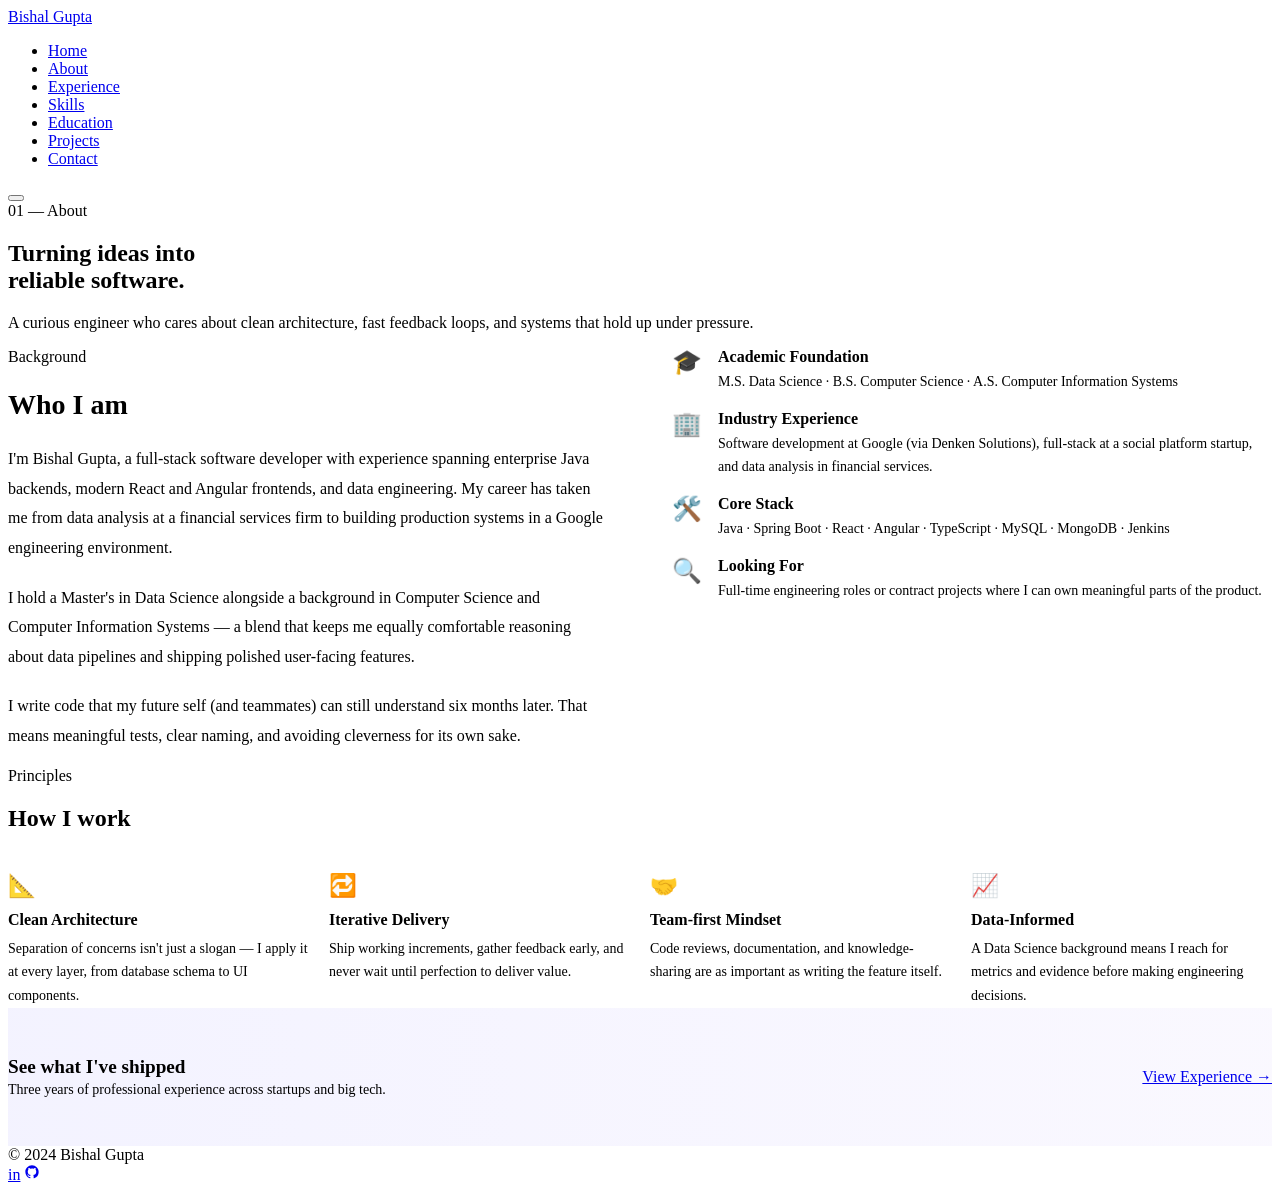
==== about.html @ beb39ae7 "Add files via upload" ====
<!DOCTYPE html>
<html lang="en">
<head>
  <meta charset="UTF-8"/>
  <meta name="viewport" content="width=device-width, initial-scale=1.0"/>
  <title>About — Bishal Gupta</title>
  <meta name="description" content="About Bishal Gupta — full-stack software developer experienced in Java, React, Angular, Spring, and databases."/>
  <link rel="preconnect" href="https://fonts.googleapis.com"/>
  <link rel="stylesheet" href="assets/style.css"/>
</head>
<body>

<nav class="nav">
  <div class="nav-inner">
    <a href="index.html" class="nav-logo"><span></span>Bishal Gupta</a>
    <ul class="nav-links">
      <li><a href="index.html">Home</a></li>
      <li><a href="about.html">About</a></li>
      <li><a href="experience.html">Experience</a></li>
      <li><a href="skills.html">Skills</a></li>
      <li><a href="education.html">Education</a></li>
      <li><a href="projects.html">Projects</a></li>
      <li class="nav-cta-wrap"><a href="contact.html" class="nav-cta">Contact</a></li>
    </ul>
    <button class="nav-toggle" aria-label="Toggle menu"><span></span><span></span><span></span></button>
  </div>
</nav>

<div class="page-wrap">

  <!-- PAGE HERO -->
  <section class="page-hero">
    <div class="page-hero-bg"></div>
    <div class="container">
      <div class="page-hero-label">01 — About</div>
      <h1>Turning ideas into<br/>reliable software.</h1>
      <p>A curious engineer who cares about clean architecture, fast feedback loops, and systems that hold up under pressure.</p>
    </div>
  </section>

  <!-- BIO -->
  <section class="section">
    <div class="container">
      <div style="display:grid;grid-template-columns:1fr 1fr;gap:4rem;align-items:start" class="about-split">
        <div class="fade-up">
          <div class="section-eyebrow">Background</div>
          <h2 class="section-title" style="font-size:1.75rem">Who I am</h2>
          <p style="color:var(--text-muted);line-height:1.85;margin-bottom:1.25rem">
            I'm Bishal Gupta, a full-stack software developer with experience spanning enterprise Java backends,
            modern React and Angular frontends, and data engineering. My career has taken me from data analysis
            at a financial services firm to building production systems in a Google engineering environment.
          </p>
          <p style="color:var(--text-muted);line-height:1.85;margin-bottom:1.25rem">
            I hold a Master's in Data Science alongside a background in Computer Science and Computer Information
            Systems — a blend that keeps me equally comfortable reasoning about data pipelines and shipping
            polished user-facing features.
          </p>
          <p style="color:var(--text-muted);line-height:1.85">
            I write code that my future self (and teammates) can still understand six months later.
            That means meaningful tests, clear naming, and avoiding cleverness for its own sake.
          </p>
        </div>
        <div class="fade-up delay-2">
          <!-- Fact cards -->
          <div style="display:flex;flex-direction:column;gap:1rem">
            <div class="card" style="display:flex;gap:1rem;align-items:flex-start">
              <div style="font-size:1.5rem;flex-shrink:0">🎓</div>
              <div>
                <div style="font-weight:600;margin-bottom:0.25rem;font-family:var(--font-d)">Academic Foundation</div>
                <div style="font-size:0.875rem;color:var(--text-muted);line-height:1.7">
                  M.S. Data Science · B.S. Computer Science · A.S. Computer Information Systems
                </div>
              </div>
            </div>
            <div class="card" style="display:flex;gap:1rem;align-items:flex-start">
              <div style="font-size:1.5rem;flex-shrink:0">🏢</div>
              <div>
                <div style="font-weight:600;margin-bottom:0.25rem;font-family:var(--font-d)">Industry Experience</div>
                <div style="font-size:0.875rem;color:var(--text-muted);line-height:1.7">
                  Software development at Google (via Denken Solutions), full-stack at a social platform startup, and data analysis in financial services.
                </div>
              </div>
            </div>
            <div class="card" style="display:flex;gap:1rem;align-items:flex-start">
              <div style="font-size:1.5rem;flex-shrink:0">🛠️</div>
              <div>
                <div style="font-weight:600;margin-bottom:0.25rem;font-family:var(--font-d)">Core Stack</div>
                <div style="font-size:0.875rem;color:var(--text-muted);line-height:1.7">
                  Java · Spring Boot · React · Angular · TypeScript · MySQL · MongoDB · Jenkins
                </div>
              </div>
            </div>
            <div class="card" style="display:flex;gap:1rem;align-items:flex-start">
              <div style="font-size:1.5rem;flex-shrink:0">🔍</div>
              <div>
                <div style="font-weight:600;margin-bottom:0.25rem;font-family:var(--font-d)">Looking For</div>
                <div style="font-size:0.875rem;color:var(--text-muted);line-height:1.7">
                  Full-time engineering roles or contract projects where I can own meaningful parts of the product.
                </div>
              </div>
            </div>
          </div>
        </div>
      </div>
    </div>
  </section>

  <div class="divider"></div>

  <!-- VALUES -->
  <section class="section">
    <div class="container">
      <div class="section-eyebrow fade-up">Principles</div>
      <h2 class="section-title fade-up delay-1">How I work</h2>
      <div style="display:grid;grid-template-columns:repeat(auto-fill,minmax(240px,1fr));gap:1.25rem;margin-top:2.5rem">
        <div class="card fade-up">
          <div style="font-size:1.4rem;margin-bottom:0.75rem">📐</div>
          <div style="font-family:var(--font-d);font-weight:600;margin-bottom:0.5rem">Clean Architecture</div>
          <div style="font-size:0.875rem;color:var(--text-muted);line-height:1.7">
            Separation of concerns isn't just a slogan — I apply it at every layer, from database schema to UI components.
          </div>
        </div>
        <div class="card fade-up delay-1">
          <div style="font-size:1.4rem;margin-bottom:0.75rem">🔁</div>
          <div style="font-family:var(--font-d);font-weight:600;margin-bottom:0.5rem">Iterative Delivery</div>
          <div style="font-size:0.875rem;color:var(--text-muted);line-height:1.7">
            Ship working increments, gather feedback early, and never wait until perfection to deliver value.
          </div>
        </div>
        <div class="card fade-up delay-2">
          <div style="font-size:1.4rem;margin-bottom:0.75rem">🤝</div>
          <div style="font-family:var(--font-d);font-weight:600;margin-bottom:0.5rem">Team-first Mindset</div>
          <div style="font-size:0.875rem;color:var(--text-muted);line-height:1.7">
            Code reviews, documentation, and knowledge-sharing are as important as writing the feature itself.
          </div>
        </div>
        <div class="card fade-up delay-3">
          <div style="font-size:1.4rem;margin-bottom:0.75rem">📈</div>
          <div style="font-family:var(--font-d);font-weight:600;margin-bottom:0.5rem">Data-Informed</div>
          <div style="font-size:0.875rem;color:var(--text-muted);line-height:1.7">
            A Data Science background means I reach for metrics and evidence before making engineering decisions.
          </div>
        </div>
      </div>
    </div>
  </section>

  <!-- CTA BAND -->
  <section style="padding:3rem 0;background:linear-gradient(90deg,rgba(108,99,255,0.08),rgba(167,139,250,0.06));border-top:1px solid var(--border)">
    <div class="container" style="display:flex;align-items:center;justify-content:space-between;flex-wrap:wrap;gap:1.5rem">
      <div>
        <div style="font-family:var(--font-d);font-size:1.2rem;font-weight:700;margin-bottom:0.25rem">See what I've shipped</div>
        <div style="font-size:0.875rem;color:var(--text-muted)">Three years of professional experience across startups and big tech.</div>
      </div>
      <a href="experience.html" class="btn btn-primary">View Experience →</a>
    </div>
  </section>

</div>

<footer class="footer">
  <div class="container footer-inner">
    <div class="footer-copy">© 2024 Bishal Gupta</div>
    <div class="footer-social">
      <a href="https://www.linkedin.com/in/bishal-gupta-43101b152/" target="_blank" rel="noopener" title="LinkedIn">in</a>
      <a href="https://github.com/" target="_blank" rel="noopener" title="GitHub">
        <svg width="16" height="16" viewBox="0 0 24 24" fill="currentColor"><path d="M12 2C6.477 2 2 6.484 2 12.017c0 4.425 2.865 8.18 6.839 9.504.5.092.682-.217.682-.483 0-.237-.008-.868-.013-1.703-2.782.605-3.369-1.343-3.369-1.343-.454-1.158-1.11-1.466-1.11-1.466-.908-.62.069-.608.069-.608 1.003.07 1.531 1.032 1.531 1.032.892 1.53 2.341 1.088 2.91.832.092-.647.35-1.088.636-1.338-2.22-.253-4.555-1.113-4.555-4.951 0-1.093.39-1.988 1.029-2.688-.103-.253-.446-1.272.098-2.65 0 0 .84-.27 2.75 1.026A9.564 9.564 0 0112 6.844c.85.004 1.705.115 2.504.337 1.909-1.296 2.747-1.027 2.747-1.027.546 1.379.202 2.398.1 2.651.64.7 1.028 1.595 1.028 2.688 0 3.848-2.339 4.695-4.566 4.943.359.309.678.92.678 1.855 0 1.338-.012 2.419-.012 2.747 0 .268.18.58.688.482A10.019 10.019 0 0022 12.017C22 6.484 17.522 2 12 2z"/></svg>
      </a>
    </div>
  </div>
</footer>

<script src="assets/portfolio.js"></script>
<style>
  @media(max-width:768px){.about-split{grid-template-columns:1fr !important;gap:2rem !important}}
</style>
</body>
</html>
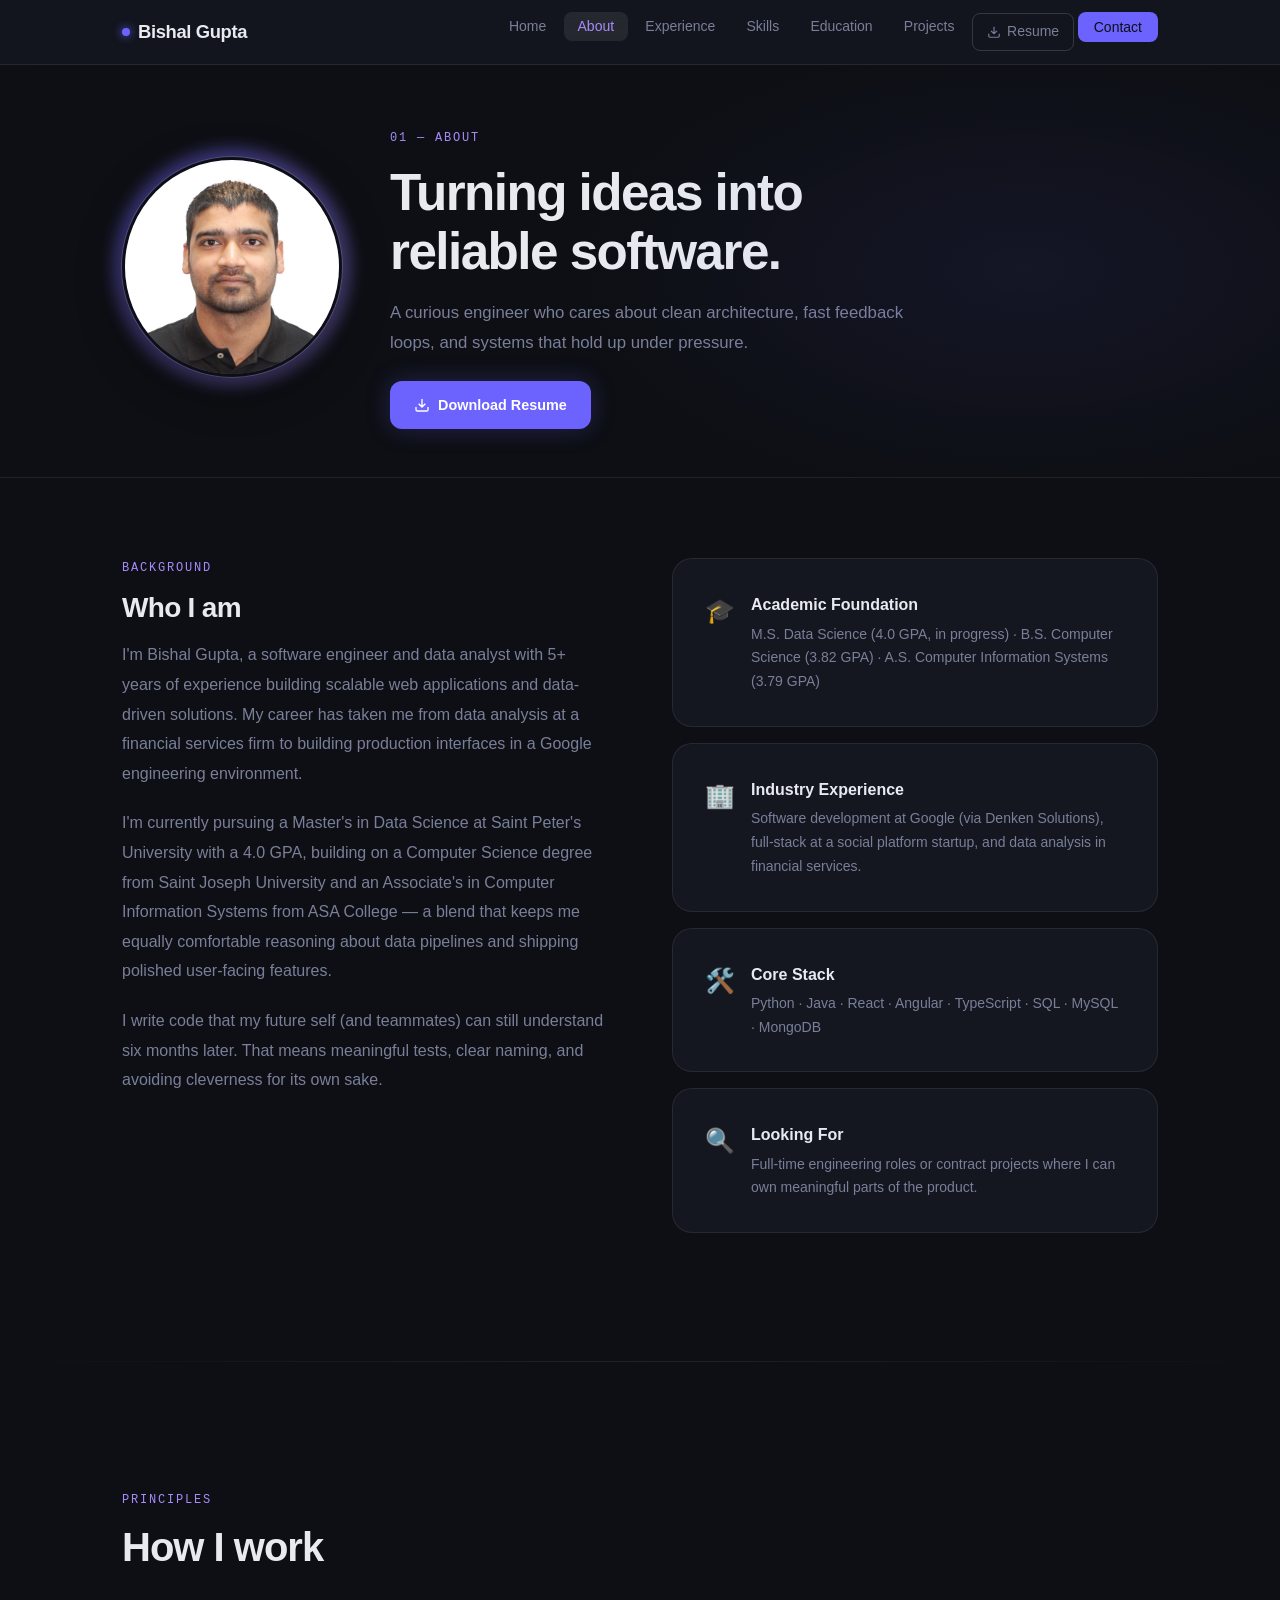
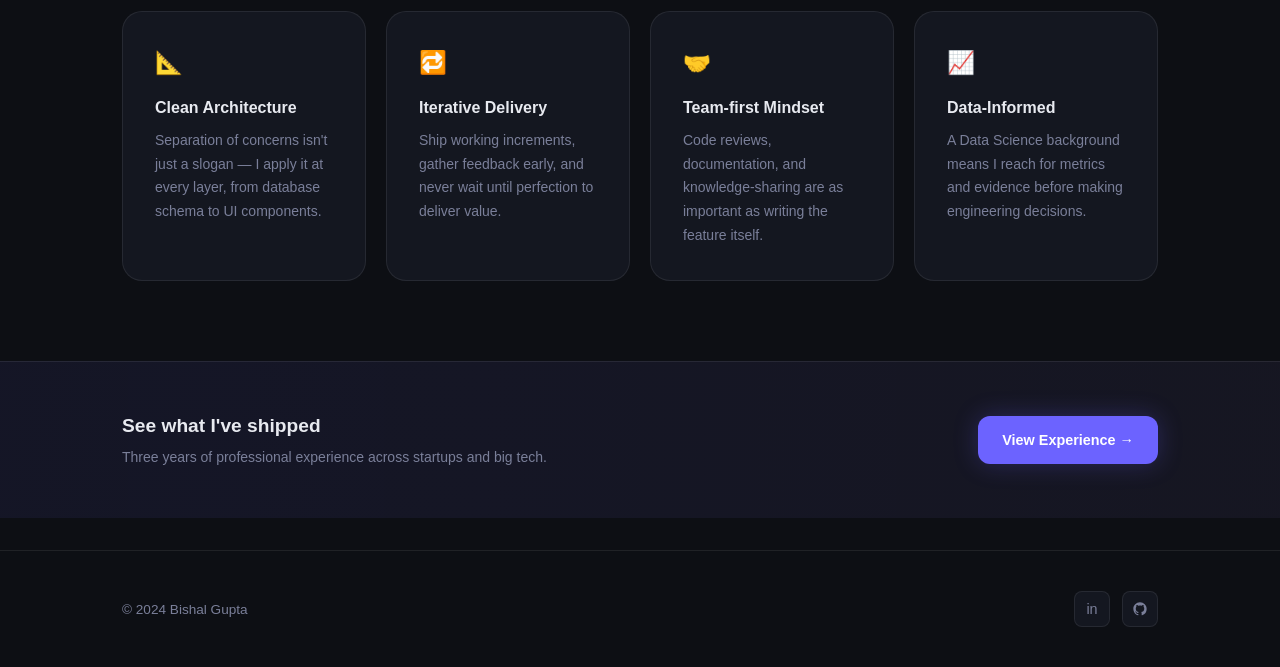
==== commit 19eb41d4: "Add files via upload" ====
--- a/about.html
+++ b/about.html
@@ -20,6 +20,10 @@
       <li><a href="skills.html">Skills</a></li>
       <li><a href="education.html">Education</a></li>
       <li><a href="projects.html">Projects</a></li>
+      <li><a href="assets/files/Bishal_Gupta_Resume.pdf" class="nav-resume" download>
+        <svg width="14" height="14" viewBox="0 0 24 24" fill="none" stroke="currentColor" stroke-width="2"><path d="M21 15v4a2 2 0 01-2 2H5a2 2 0 01-2-2v-4M7 10l5 5 5-5M12 15V3"/></svg>
+        Resume
+      </a></li>
       <li class="nav-cta-wrap"><a href="contact.html" class="nav-cta">Contact</a></li>
     </ul>
     <button class="nav-toggle" aria-label="Toggle menu"><span></span><span></span><span></span></button>
@@ -31,10 +35,20 @@
   <!-- PAGE HERO -->
   <section class="page-hero">
     <div class="page-hero-bg"></div>
-    <div class="container">
-      <div class="page-hero-label">01 — About</div>
-      <h1>Turning ideas into<br/>reliable software.</h1>
-      <p>A curious engineer who cares about clean architecture, fast feedback loops, and systems that hold up under pressure.</p>
+    <div class="container about-hero-flex" style="display:flex;gap:3rem;align-items:center;flex-wrap:wrap">
+      <div class="profile-photo-wrap fade-up" style="flex-shrink:0">
+        <div class="profile-photo-ring"></div>
+        <img src="assets/images/profile.jpg" alt="Bishal Gupta" class="profile-photo"/>
+      </div>
+      <div style="flex:1;min-width:280px">
+        <div class="page-hero-label">01 — About</div>
+        <h1>Turning ideas into<br/>reliable software.</h1>
+        <p>A curious engineer who cares about clean architecture, fast feedback loops, and systems that hold up under pressure.</p>
+        <a href="assets/files/Bishal_Gupta_Resume.pdf" download class="btn btn-primary" style="margin-top:1.5rem">
+          <svg width="16" height="16" viewBox="0 0 24 24" fill="none" stroke="currentColor" stroke-width="2"><path d="M21 15v4a2 2 0 01-2 2H5a2 2 0 01-2-2v-4M7 10l5 5 5-5M12 15V3"/></svg>
+          Download Resume
+        </a>
+      </div>
     </div>
   </section>
 
@@ -46,14 +60,15 @@
           <div class="section-eyebrow">Background</div>
           <h2 class="section-title" style="font-size:1.75rem">Who I am</h2>
           <p style="color:var(--text-muted);line-height:1.85;margin-bottom:1.25rem">
-            I'm Bishal Gupta, a full-stack software developer with experience spanning enterprise Java backends,
-            modern React and Angular frontends, and data engineering. My career has taken me from data analysis
-            at a financial services firm to building production systems in a Google engineering environment.
+            I'm Bishal Gupta, a software engineer and data analyst with 5+ years of experience building
+            scalable web applications and data-driven solutions. My career has taken me from data analysis
+            at a financial services firm to building production interfaces in a Google engineering environment.
           </p>
           <p style="color:var(--text-muted);line-height:1.85;margin-bottom:1.25rem">
-            I hold a Master's in Data Science alongside a background in Computer Science and Computer Information
-            Systems — a blend that keeps me equally comfortable reasoning about data pipelines and shipping
-            polished user-facing features.
+            I'm currently pursuing a Master's in Data Science at Saint Peter's University with a 4.0 GPA,
+            building on a Computer Science degree from Saint Joseph University and an Associate's in Computer
+            Information Systems from ASA College — a blend that keeps me equally comfortable reasoning about
+            data pipelines and shipping polished user-facing features.
           </p>
           <p style="color:var(--text-muted);line-height:1.85">
             I write code that my future self (and teammates) can still understand six months later.
@@ -68,7 +83,7 @@
               <div>
                 <div style="font-weight:600;margin-bottom:0.25rem;font-family:var(--font-d)">Academic Foundation</div>
                 <div style="font-size:0.875rem;color:var(--text-muted);line-height:1.7">
-                  M.S. Data Science · B.S. Computer Science · A.S. Computer Information Systems
+                  M.S. Data Science (4.0 GPA, in progress) · B.S. Computer Science (3.82 GPA) · A.S. Computer Information Systems (3.79 GPA)
                 </div>
               </div>
             </div>
@@ -86,7 +101,7 @@
               <div>
                 <div style="font-weight:600;margin-bottom:0.25rem;font-family:var(--font-d)">Core Stack</div>
                 <div style="font-size:0.875rem;color:var(--text-muted);line-height:1.7">
-                  Java · Spring Boot · React · Angular · TypeScript · MySQL · MongoDB · Jenkins
+                  Python · Java · React · Angular · TypeScript · SQL · MySQL · MongoDB
                 </div>
               </div>
             </div>
@@ -173,6 +188,7 @@
 <script src="assets/portfolio.js"></script>
 <style>
   @media(max-width:768px){.about-split{grid-template-columns:1fr !important;gap:2rem !important}}
+  @media(max-width:640px){.profile-photo-wrap, .profile-photo {width:160px !important;height:160px !important}}
 </style>
 </body>
 </html>
--- a/assets/style.css
+++ b/assets/style.css
@@ -0,0 +1,860 @@
+/* =============================================
+   BISHAL GUPTA — PORTFOLIO
+   Design: Dark slate + electric indigo + warm white
+   Type: Space Grotesk (display) + Inter (body)
+   ============================================= */
+
+@import url('https://fonts.googleapis.com/css2?family=Space+Grotesk:wght@300;400;500;600;700&family=Inter:wght@300;400;500;600&family=JetBrains+Mono:wght@400;500&display=swap');
+
+/* ── Tokens ── */
+:root {
+  --bg:         #0d0f14;
+  --bg-card:    #141720;
+  --bg-glass:   rgba(20,23,32,0.85);
+  --border:     rgba(255,255,255,0.08);
+  --border-hi:  rgba(255,255,255,0.15);
+  --accent:     #6c63ff;
+  --accent-2:   #a78bfa;
+  --accent-glow:rgba(108,99,255,0.25);
+  --text:       #e8eaf0;
+  --text-muted: #7a7f99;
+  --text-dim:   #454a63;
+  --font-d:     'Space Grotesk', sans-serif;
+  --font-b:     'Inter', sans-serif;
+  --font-m:     'JetBrains Mono', monospace;
+  --r:          12px;
+  --r-lg:       20px;
+  --transition: 0.25s cubic-bezier(0.4,0,0.2,1);
+}
+
+/* ── Reset ── */
+*, *::before, *::after { box-sizing: border-box; margin: 0; padding: 0; }
+html { scroll-behavior: smooth; }
+body {
+  background: var(--bg);
+  color: var(--text);
+  font-family: var(--font-b);
+  font-size: 16px;
+  line-height: 1.7;
+  min-height: 100vh;
+  overflow-x: hidden;
+}
+a { color: inherit; text-decoration: none; }
+ul { list-style: none; }
+img { max-width: 100%; display: block; }
+
+/* ── NAV ── */
+.nav {
+  position: fixed;
+  top: 0; left: 0; right: 0;
+  z-index: 100;
+  background: var(--bg-glass);
+  backdrop-filter: blur(16px);
+  -webkit-backdrop-filter: blur(16px);
+  border-bottom: 1px solid var(--border);
+}
+.nav-inner {
+  max-width: 1100px;
+  margin: 0 auto;
+  padding: 0 2rem;
+  height: 64px;
+  display: flex;
+  align-items: center;
+  justify-content: space-between;
+}
+.nav-logo {
+  font-family: var(--font-d);
+  font-weight: 700;
+  font-size: 1.15rem;
+  letter-spacing: -0.02em;
+  color: var(--text);
+  display: flex;
+  align-items: center;
+  gap: 0.5rem;
+}
+.nav-logo span {
+  display: inline-block;
+  width: 8px; height: 8px;
+  border-radius: 50%;
+  background: var(--accent);
+  box-shadow: 0 0 10px var(--accent);
+}
+.nav-links {
+  display: flex;
+  gap: 0.25rem;
+}
+.nav-links a {
+  font-family: var(--font-b);
+  font-size: 0.875rem;
+  font-weight: 500;
+  color: var(--text-muted);
+  padding: 0.4rem 0.85rem;
+  border-radius: 8px;
+  transition: color var(--transition), background var(--transition);
+}
+.nav-links a:hover,
+.nav-links a.active {
+  color: var(--text);
+  background: var(--border);
+}
+.nav-links a.active {
+  color: var(--accent-2);
+}
+.nav-cta {
+  font-family: var(--font-b);
+  font-size: 0.875rem;
+  font-weight: 600;
+  color: var(--bg) !important;
+  background: var(--accent) !important;
+  padding: 0.45rem 1rem !important;
+  border-radius: 8px !important;
+  transition: opacity var(--transition) !important;
+}
+.nav-cta:hover { opacity: 0.85 !important; }
+
+/* Mobile nav */
+.nav-toggle {
+  display: none;
+  flex-direction: column;
+  gap: 5px;
+  cursor: pointer;
+  padding: 4px;
+}
+.nav-toggle span {
+  display: block;
+  width: 22px; height: 2px;
+  background: var(--text);
+  border-radius: 2px;
+  transition: var(--transition);
+}
+
+/* ── LAYOUT ── */
+.page-wrap {
+  padding-top: 64px;
+}
+.container {
+  max-width: 1100px;
+  margin: 0 auto;
+  padding: 0 2rem;
+}
+.section {
+  padding: 5rem 0;
+}
+.section-sm {
+  padding: 3rem 0;
+}
+
+/* ── HERO (index only) ── */
+.hero {
+  min-height: calc(100vh - 64px);
+  display: flex;
+  align-items: center;
+  position: relative;
+  overflow: hidden;
+}
+.hero-bg {
+  position: absolute;
+  inset: 0;
+  background:
+    radial-gradient(ellipse 60% 60% at 70% 40%, rgba(108,99,255,0.12) 0%, transparent 70%),
+    radial-gradient(ellipse 40% 40% at 20% 80%, rgba(167,139,250,0.07) 0%, transparent 60%);
+  pointer-events: none;
+}
+.hero-grid {
+  position: absolute;
+  inset: 0;
+  background-image:
+    linear-gradient(var(--border) 1px, transparent 1px),
+    linear-gradient(90deg, var(--border) 1px, transparent 1px);
+  background-size: 60px 60px;
+  mask-image: radial-gradient(ellipse 80% 80% at 70% 40%, black 0%, transparent 70%);
+  pointer-events: none;
+}
+.hero-content {
+  position: relative;
+  z-index: 1;
+  max-width: 680px;
+}
+.hero-tag {
+  display: inline-flex;
+  align-items: center;
+  gap: 0.5rem;
+  font-family: var(--font-m);
+  font-size: 0.8rem;
+  color: var(--accent-2);
+  background: rgba(108,99,255,0.12);
+  border: 1px solid rgba(108,99,255,0.25);
+  border-radius: 999px;
+  padding: 0.35rem 1rem;
+  margin-bottom: 1.75rem;
+}
+.hero-tag::before {
+  content: '';
+  display: inline-block;
+  width: 6px; height: 6px;
+  border-radius: 50%;
+  background: var(--accent);
+  animation: pulse 2s infinite;
+}
+@keyframes pulse {
+  0%,100% { opacity: 1; transform: scale(1); }
+  50% { opacity: 0.5; transform: scale(0.8); }
+}
+.hero h1 {
+  font-family: var(--font-d);
+  font-size: clamp(2.8rem, 6vw, 5rem);
+  font-weight: 700;
+  line-height: 1.1;
+  letter-spacing: -0.035em;
+  margin-bottom: 1.25rem;
+}
+.hero h1 em {
+  font-style: normal;
+  background: linear-gradient(135deg, var(--accent) 0%, var(--accent-2) 100%);
+  -webkit-background-clip: text;
+  -webkit-text-fill-color: transparent;
+  background-clip: text;
+}
+.hero-sub {
+  font-size: 1.1rem;
+  color: var(--text-muted);
+  max-width: 520px;
+  margin-bottom: 2.5rem;
+  line-height: 1.75;
+}
+.hero-actions {
+  display: flex;
+  gap: 1rem;
+  flex-wrap: wrap;
+  align-items: center;
+}
+.btn {
+  display: inline-flex;
+  align-items: center;
+  gap: 0.5rem;
+  font-family: var(--font-b);
+  font-weight: 600;
+  font-size: 0.9rem;
+  padding: 0.75rem 1.5rem;
+  border-radius: var(--r);
+  transition: var(--transition);
+  cursor: pointer;
+  border: none;
+}
+.btn-primary {
+  background: var(--accent);
+  color: #fff;
+  box-shadow: 0 0 24px var(--accent-glow);
+}
+.btn-primary:hover {
+  background: #7c74ff;
+  box-shadow: 0 0 36px var(--accent-glow);
+  transform: translateY(-1px);
+}
+.btn-ghost {
+  background: transparent;
+  color: var(--text-muted);
+  border: 1px solid var(--border-hi);
+}
+.btn-ghost:hover {
+  color: var(--text);
+  border-color: var(--accent);
+  background: rgba(108,99,255,0.07);
+}
+.hero-scroll {
+  position: absolute;
+  bottom: 2.5rem;
+  left: 50%;
+  transform: translateX(-50%);
+  display: flex;
+  flex-direction: column;
+  align-items: center;
+  gap: 0.5rem;
+  color: var(--text-dim);
+  font-size: 0.75rem;
+  font-family: var(--font-m);
+  letter-spacing: 0.1em;
+  animation: float 3s ease-in-out infinite;
+}
+@keyframes float {
+  0%,100% { transform: translateX(-50%) translateY(0); }
+  50% { transform: translateX(-50%) translateY(8px); }
+}
+.scroll-line {
+  width: 1px;
+  height: 48px;
+  background: linear-gradient(to bottom, var(--accent), transparent);
+}
+
+/* ── QUICK STATS (index) ── */
+.stats-row {
+  display: grid;
+  grid-template-columns: repeat(3, 1fr);
+  gap: 1rem;
+  margin-top: 1rem;
+}
+.stat-card {
+  background: var(--bg-card);
+  border: 1px solid var(--border);
+  border-radius: var(--r);
+  padding: 1.5rem;
+  text-align: center;
+  transition: border-color var(--transition);
+}
+.stat-card:hover { border-color: var(--accent); }
+.stat-num {
+  font-family: var(--font-d);
+  font-size: 2.25rem;
+  font-weight: 700;
+  color: var(--text);
+  letter-spacing: -0.03em;
+  line-height: 1;
+}
+.stat-num span {
+  color: var(--accent);
+}
+.stat-label {
+  font-size: 0.8rem;
+  color: var(--text-muted);
+  margin-top: 0.35rem;
+  text-transform: uppercase;
+  letter-spacing: 0.08em;
+}
+
+/* ── SECTION HEADINGS ── */
+.section-eyebrow {
+  font-family: var(--font-m);
+  font-size: 0.75rem;
+  color: var(--accent-2);
+  text-transform: uppercase;
+  letter-spacing: 0.15em;
+  margin-bottom: 0.75rem;
+}
+.section-title {
+  font-family: var(--font-d);
+  font-size: clamp(1.75rem, 3.5vw, 2.5rem);
+  font-weight: 700;
+  letter-spacing: -0.025em;
+  line-height: 1.2;
+  margin-bottom: 1rem;
+}
+.section-desc {
+  font-size: 1rem;
+  color: var(--text-muted);
+  max-width: 540px;
+  line-height: 1.75;
+}
+
+/* ── PAGE HERO (inner pages) ── */
+.page-hero {
+  padding: 4rem 0 3rem;
+  position: relative;
+  border-bottom: 1px solid var(--border);
+  overflow: hidden;
+}
+.page-hero-bg {
+  position: absolute;
+  inset: 0;
+  background: radial-gradient(ellipse 50% 80% at 80% 50%, rgba(108,99,255,0.08) 0%, transparent 70%);
+  pointer-events: none;
+}
+.page-hero-label {
+  font-family: var(--font-m);
+  font-size: 0.75rem;
+  color: var(--accent-2);
+  text-transform: uppercase;
+  letter-spacing: 0.15em;
+  margin-bottom: 1rem;
+}
+.page-hero h1 {
+  font-family: var(--font-d);
+  font-size: clamp(2rem, 4vw, 3.25rem);
+  font-weight: 700;
+  letter-spacing: -0.03em;
+  line-height: 1.15;
+  margin-bottom: 1rem;
+}
+.page-hero p {
+  font-size: 1.05rem;
+  color: var(--text-muted);
+  max-width: 520px;
+  line-height: 1.75;
+}
+
+/* ── CARDS ── */
+.card {
+  background: var(--bg-card);
+  border: 1px solid var(--border);
+  border-radius: var(--r-lg);
+  padding: 2rem;
+  transition: border-color var(--transition), box-shadow var(--transition), transform var(--transition);
+}
+.card:hover {
+  border-color: var(--border-hi);
+  box-shadow: 0 8px 40px rgba(0,0,0,0.4), 0 0 0 1px rgba(108,99,255,0.1);
+  transform: translateY(-2px);
+}
+
+/* ── EXPERIENCE TIMELINE ── */
+.timeline {
+  position: relative;
+  padding-left: 2rem;
+}
+.timeline::before {
+  content: '';
+  position: absolute;
+  left: 0;
+  top: 0.5rem;
+  bottom: 0.5rem;
+  width: 1px;
+  background: linear-gradient(to bottom, var(--accent), var(--accent-2), transparent);
+}
+.timeline-item {
+  position: relative;
+  margin-bottom: 3rem;
+}
+.timeline-item:last-child { margin-bottom: 0; }
+.timeline-dot {
+  position: absolute;
+  left: -2.4rem;
+  top: 0.4rem;
+  width: 14px; height: 14px;
+  border-radius: 50%;
+  background: var(--accent);
+  border: 2px solid var(--bg);
+  box-shadow: 0 0 12px var(--accent-glow);
+}
+.timeline-meta {
+  display: flex;
+  align-items: center;
+  gap: 1rem;
+  margin-bottom: 0.75rem;
+  flex-wrap: wrap;
+}
+.timeline-date {
+  font-family: var(--font-m);
+  font-size: 0.75rem;
+  color: var(--text-muted);
+  background: var(--bg-card);
+  border: 1px solid var(--border);
+  padding: 0.2rem 0.65rem;
+  border-radius: 999px;
+}
+.timeline-type {
+  font-family: var(--font-m);
+  font-size: 0.75rem;
+  color: var(--accent-2);
+}
+.timeline-title {
+  font-family: var(--font-d);
+  font-size: 1.2rem;
+  font-weight: 600;
+  letter-spacing: -0.01em;
+  margin-bottom: 0.25rem;
+}
+.timeline-company {
+  font-size: 0.9rem;
+  color: var(--text-muted);
+  margin-bottom: 0.75rem;
+}
+.timeline-desc {
+  color: var(--text-muted);
+  font-size: 0.95rem;
+  line-height: 1.75;
+}
+.timeline-tags {
+  display: flex;
+  flex-wrap: wrap;
+  gap: 0.5rem;
+  margin-top: 1rem;
+}
+.tag {
+  font-family: var(--font-m);
+  font-size: 0.72rem;
+  color: var(--accent-2);
+  background: rgba(108,99,255,0.1);
+  border: 1px solid rgba(108,99,255,0.2);
+  padding: 0.2rem 0.6rem;
+  border-radius: 999px;
+}
+
+/* ── SKILLS ── */
+.skills-grid {
+  display: grid;
+  grid-template-columns: repeat(auto-fill, minmax(280px, 1fr));
+  gap: 1.25rem;
+}
+.skill-group-label {
+  font-family: var(--font-m);
+  font-size: 0.7rem;
+  text-transform: uppercase;
+  letter-spacing: 0.12em;
+  color: var(--accent-2);
+  margin-bottom: 1.25rem;
+}
+.skill-list {
+  display: flex;
+  flex-direction: column;
+  gap: 1rem;
+}
+.skill-item {}
+.skill-header {
+  display: flex;
+  justify-content: space-between;
+  margin-bottom: 0.4rem;
+}
+.skill-name {
+  font-size: 0.875rem;
+  font-weight: 500;
+  color: var(--text);
+}
+.skill-pct {
+  font-family: var(--font-m);
+  font-size: 0.75rem;
+  color: var(--text-muted);
+}
+.skill-bar {
+  height: 4px;
+  background: var(--border);
+  border-radius: 999px;
+  overflow: hidden;
+}
+.skill-fill {
+  height: 100%;
+  border-radius: 999px;
+  background: linear-gradient(90deg, var(--accent), var(--accent-2));
+  transform-origin: left;
+  animation: growBar 1s cubic-bezier(0.4,0,0.2,1) forwards;
+  transform: scaleX(0);
+}
+@keyframes growBar {
+  to { transform: scaleX(1); }
+}
+
+/* Tech badge cloud */
+.badge-cloud {
+  display: flex;
+  flex-wrap: wrap;
+  gap: 0.6rem;
+}
+.badge {
+  font-family: var(--font-m);
+  font-size: 0.8rem;
+  color: var(--text);
+  background: var(--bg-card);
+  border: 1px solid var(--border);
+  padding: 0.4rem 0.9rem;
+  border-radius: 8px;
+  transition: border-color var(--transition), color var(--transition);
+}
+.badge:hover {
+  border-color: var(--accent);
+  color: var(--accent-2);
+}
+
+/* ── EDUCATION ── */
+.edu-grid {
+  display: grid;
+  grid-template-columns: repeat(auto-fill, minmax(300px, 1fr));
+  gap: 1.25rem;
+}
+.edu-card-icon {
+  width: 44px; height: 44px;
+  border-radius: 10px;
+  background: rgba(108,99,255,0.12);
+  border: 1px solid rgba(108,99,255,0.25);
+  display: flex;
+  align-items: center;
+  justify-content: center;
+  margin-bottom: 1.25rem;
+  font-size: 1.25rem;
+}
+.edu-degree {
+  font-family: var(--font-d);
+  font-size: 1.05rem;
+  font-weight: 600;
+  letter-spacing: -0.01em;
+  margin-bottom: 0.25rem;
+}
+.edu-field {
+  font-size: 0.875rem;
+  color: var(--accent-2);
+  margin-bottom: 0.5rem;
+}
+.edu-school {
+  font-size: 0.875rem;
+  color: var(--text-muted);
+}
+
+/* ── CONTACT ── */
+.contact-grid {
+  display: grid;
+  grid-template-columns: 1fr 1fr;
+  gap: 2rem;
+}
+.contact-form {
+  display: flex;
+  flex-direction: column;
+  gap: 1rem;
+}
+.form-group {
+  display: flex;
+  flex-direction: column;
+  gap: 0.4rem;
+}
+.form-label {
+  font-size: 0.8rem;
+  font-weight: 500;
+  color: var(--text-muted);
+  text-transform: uppercase;
+  letter-spacing: 0.08em;
+}
+.form-input,
+.form-textarea {
+  background: var(--bg-card);
+  border: 1px solid var(--border);
+  border-radius: var(--r);
+  padding: 0.75rem 1rem;
+  color: var(--text);
+  font-family: var(--font-b);
+  font-size: 0.9rem;
+  transition: border-color var(--transition);
+  outline: none;
+  resize: vertical;
+}
+.form-input:focus,
+.form-textarea:focus {
+  border-color: var(--accent);
+  box-shadow: 0 0 0 3px var(--accent-glow);
+}
+.form-textarea { min-height: 140px; }
+.contact-links {
+  display: flex;
+  flex-direction: column;
+  gap: 1rem;
+}
+.contact-link-item {
+  display: flex;
+  align-items: center;
+  gap: 1rem;
+  background: var(--bg-card);
+  border: 1px solid var(--border);
+  border-radius: var(--r);
+  padding: 1.25rem;
+  transition: border-color var(--transition);
+}
+.contact-link-item:hover { border-color: var(--accent); }
+.contact-link-icon {
+  width: 40px; height: 40px;
+  border-radius: 8px;
+  background: rgba(108,99,255,0.12);
+  display: flex;
+  align-items: center;
+  justify-content: center;
+  font-size: 1.1rem;
+  flex-shrink: 0;
+}
+.contact-link-label {
+  font-size: 0.8rem;
+  color: var(--text-muted);
+  margin-bottom: 0.15rem;
+}
+.contact-link-value {
+  font-weight: 500;
+  font-size: 0.9rem;
+  color: var(--text);
+}
+
+/* ── PROJECTS ── */
+.projects-grid {
+  display: grid;
+  grid-template-columns: repeat(auto-fill, minmax(320px, 1fr));
+  gap: 1.25rem;
+}
+.project-card {
+  background: var(--bg-card);
+  border: 1px solid var(--border);
+  border-radius: var(--r-lg);
+  padding: 1.75rem;
+  transition: border-color var(--transition), box-shadow var(--transition), transform var(--transition);
+  display: flex;
+  flex-direction: column;
+}
+.project-card:hover {
+  border-color: rgba(108,99,255,0.4);
+  box-shadow: 0 8px 40px rgba(0,0,0,0.4);
+  transform: translateY(-3px);
+}
+.project-card-top {
+  display: flex;
+  justify-content: space-between;
+  align-items: flex-start;
+  margin-bottom: 1rem;
+}
+.project-icon {
+  font-size: 1.75rem;
+}
+.project-links {
+  display: flex;
+  gap: 0.5rem;
+}
+.project-link {
+  width: 32px; height: 32px;
+  border-radius: 8px;
+  background: var(--bg);
+  border: 1px solid var(--border);
+  display: flex;
+  align-items: center;
+  justify-content: center;
+  color: var(--text-muted);
+  transition: var(--transition);
+  font-size: 0.9rem;
+}
+.project-link:hover {
+  border-color: var(--accent);
+  color: var(--accent-2);
+}
+.project-name {
+  font-family: var(--font-d);
+  font-size: 1.1rem;
+  font-weight: 600;
+  margin-bottom: 0.5rem;
+  letter-spacing: -0.01em;
+}
+.project-desc {
+  font-size: 0.875rem;
+  color: var(--text-muted);
+  line-height: 1.7;
+  flex: 1;
+  margin-bottom: 1.25rem;
+}
+
+/* ── FOOTER ── */
+.footer {
+  border-top: 1px solid var(--border);
+  padding: 2.5rem 0;
+  margin-top: 2rem;
+}
+.footer-inner {
+  display: flex;
+  justify-content: space-between;
+  align-items: center;
+  flex-wrap: wrap;
+  gap: 1rem;
+}
+.footer-copy {
+  font-size: 0.85rem;
+  color: var(--text-muted);
+}
+.footer-social {
+  display: flex;
+  gap: 0.75rem;
+}
+.footer-social a {
+  width: 36px; height: 36px;
+  border-radius: 8px;
+  background: var(--bg-card);
+  border: 1px solid var(--border);
+  display: flex;
+  align-items: center;
+  justify-content: center;
+  font-size: 0.9rem;
+  color: var(--text-muted);
+  transition: var(--transition);
+}
+.footer-social a:hover {
+  border-color: var(--accent);
+  color: var(--accent-2);
+}
+
+/* ── DIVIDER ── */
+.divider {
+  height: 1px;
+  background: linear-gradient(90deg, transparent, var(--border), transparent);
+  margin: 3rem 0;
+}
+
+/* ── RESPONSIVE ── */
+@media (max-width: 768px) {
+  .nav-links, .nav-cta-wrap { display: none; }
+  .nav-toggle { display: flex; }
+  .nav-links.open {
+    display: flex;
+    flex-direction: column;
+    position: fixed;
+    top: 64px; left: 0; right: 0;
+    background: var(--bg);
+    border-bottom: 1px solid var(--border);
+    padding: 1rem 2rem 2rem;
+    gap: 0.25rem;
+  }
+  .contact-grid { grid-template-columns: 1fr; }
+  .stats-row { grid-template-columns: 1fr; }
+  .hero h1 { font-size: clamp(2.2rem, 8vw, 3.5rem); }
+}
+
+/* ── ANIMATIONS ── */
+.fade-up {
+  opacity: 0;
+  transform: translateY(24px);
+  transition: opacity 0.6s ease, transform 0.6s ease;
+}
+.fade-up.visible {
+  opacity: 1;
+  transform: none;
+}
+
+/* ── PROFILE PHOTO ── */
+.profile-photo-wrap {
+  position: relative;
+  width: 220px;
+  height: 220px;
+  margin-bottom: 1.5rem;
+}
+.profile-photo-ring {
+  position: absolute;
+  inset: -8px;
+  border-radius: 50%;
+  background: linear-gradient(135deg, var(--accent), var(--accent-2));
+  opacity: 0.5;
+  filter: blur(8px);
+}
+.profile-photo {
+  position: relative;
+  width: 220px;
+  height: 220px;
+  border-radius: 50%;
+  object-fit: cover;
+  border: 3px solid var(--bg);
+  box-shadow: 0 0 0 1px var(--border-hi), 0 12px 40px rgba(0,0,0,0.5);
+}
+
+/* ── RESUME NAV BUTTON ── */
+.nav-resume {
+  display: inline-flex;
+  align-items: center;
+  gap: 0.4rem;
+  font-family: var(--font-b);
+  font-size: 0.875rem;
+  font-weight: 500;
+  color: var(--text-muted);
+  padding: 0.4rem 0.85rem;
+  border: 1px solid var(--border-hi);
+  border-radius: 8px;
+  transition: var(--transition);
+}
+.nav-resume:hover {
+  color: var(--accent-2);
+  border-color: var(--accent);
+  background: rgba(108,99,255,0.07);
+}
+
+/* delay helpers */
+.delay-1 { transition-delay: 0.1s; }
+.delay-2 { transition-delay: 0.2s; }
+.delay-3 { transition-delay: 0.3s; }
+.delay-4 { transition-delay: 0.4s; }
+
+@keyframes spin {
+  to { transform: rotate(360deg); }
+}
